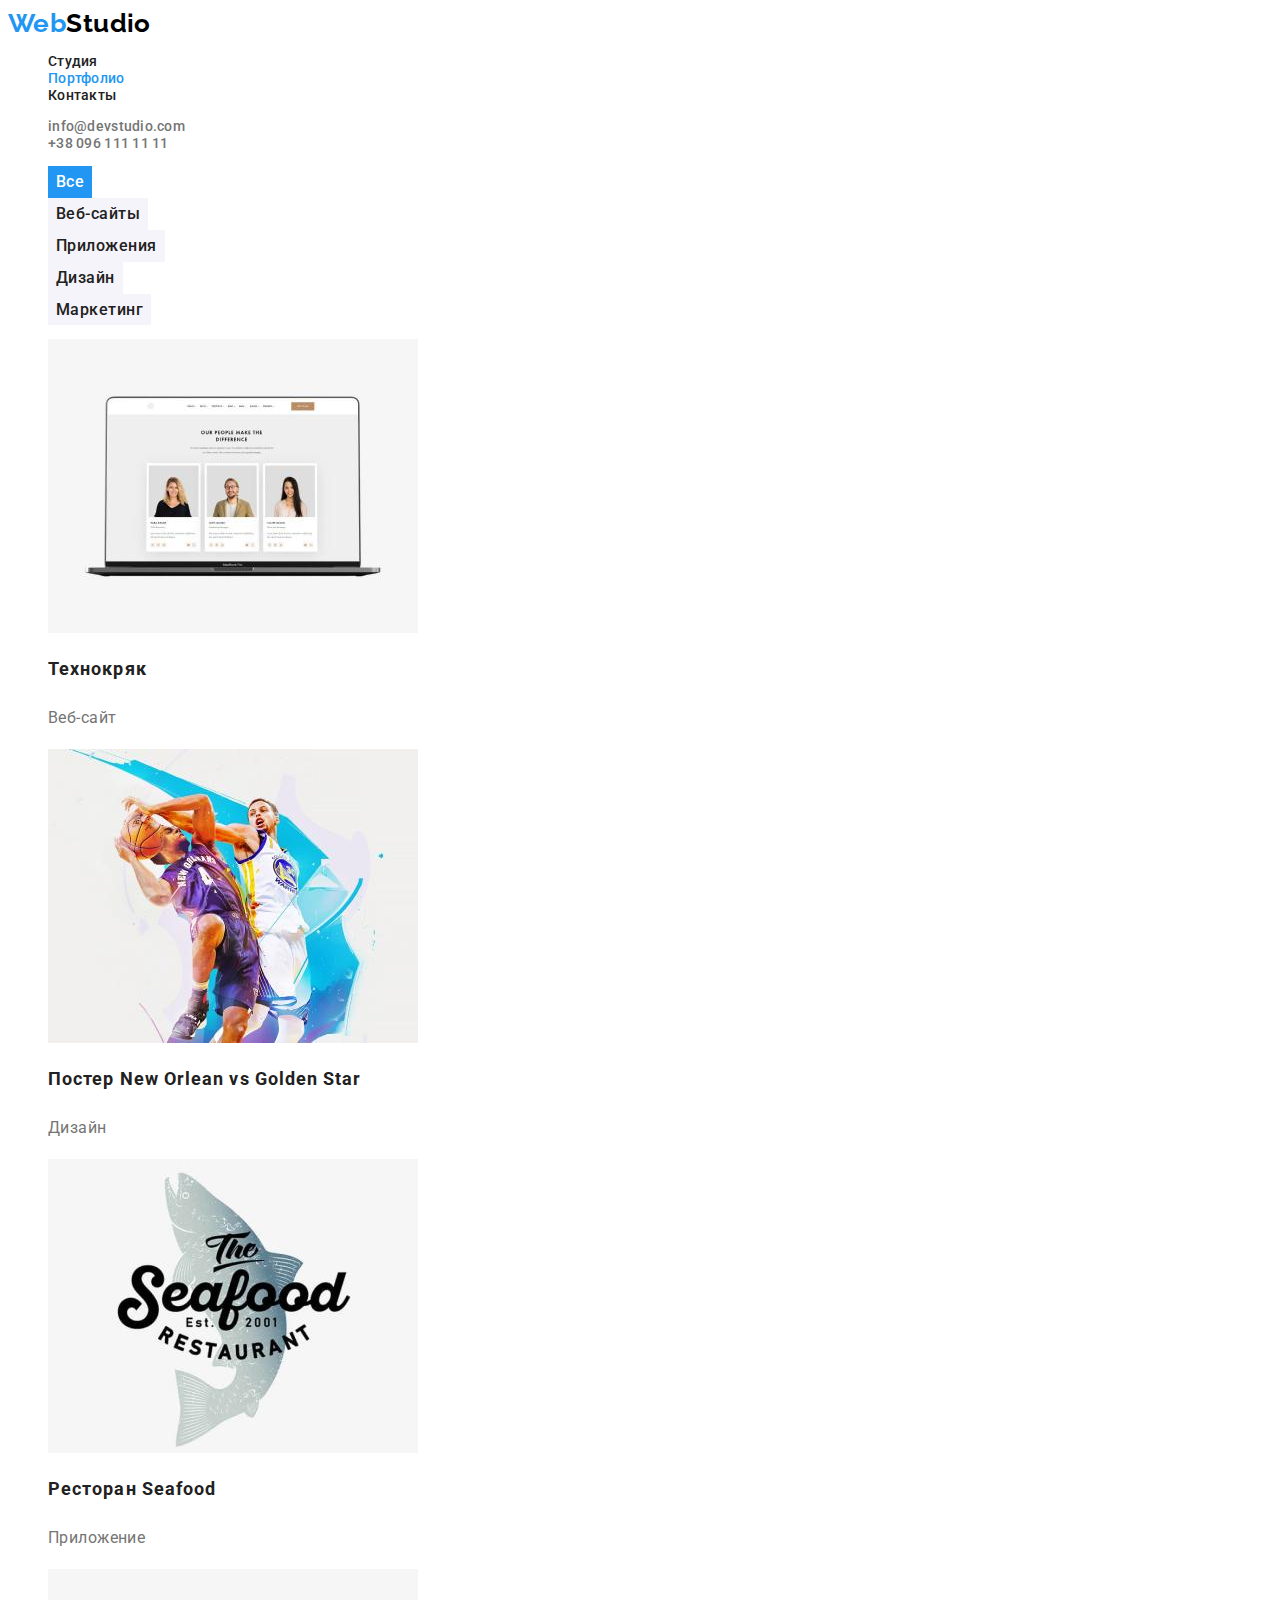
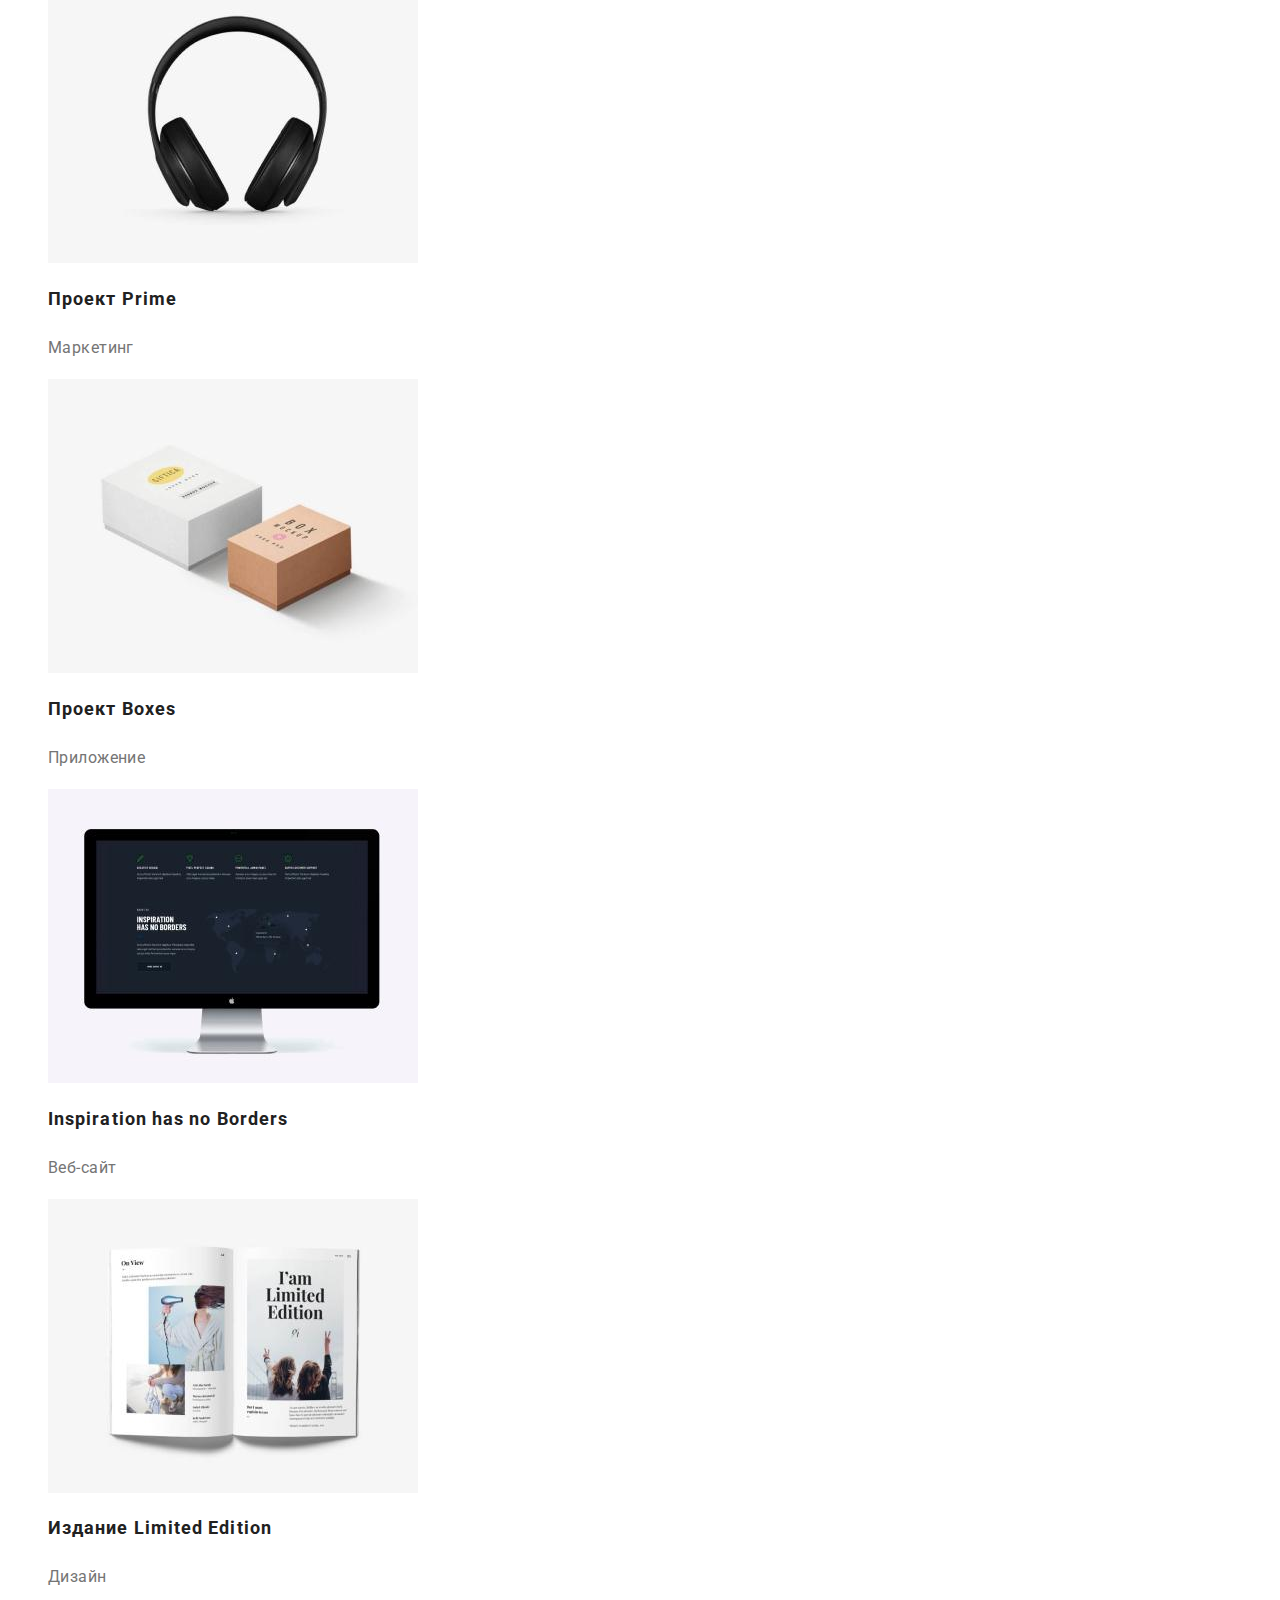
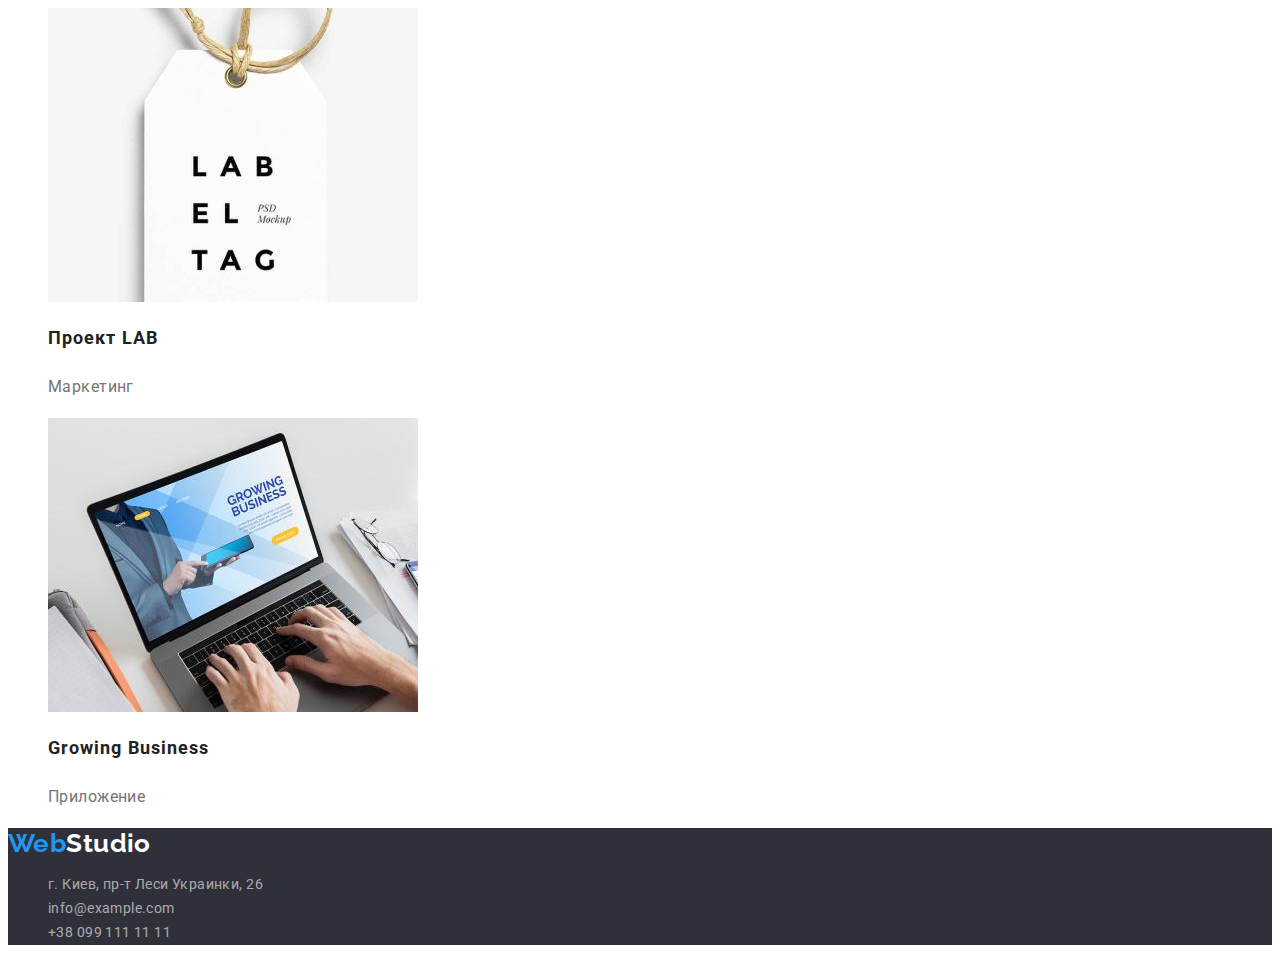
==== portfolio.html @ ebe9fb29 "Layout" ====
<!DOCTYPE html>
<html lang="ru">
  <head>
    <meta charset="UTF-8" />
    <meta http-equiv="X-UA-Compatible" content="IE=edge" />
    <meta name="viewport" content="width=device-width, initial-scale=1.0" />
    <title>Портфолио</title>
    <link rel="preconnect" href="https://fonts.googleapis.com" />
    <link rel="preconnect" href="https://fonts.gstatic.com" crossorigin />
    <link
      href="https://fonts.googleapis.com/css2?family=Raleway:wght@700&family=Roboto:wght@400;500;700;900&display=swap"
      rel="stylesheet"
    />
    <link rel="stylesheet" href="./css/styles.css" />
  </head>

  <body>
    <!-- Header section -->
    <header class="page-header">
      <nav>
        <!-- Logo -->
        <a href="./index.html" class="logo">Web<span class="logo-black">Studio</span></a>
        <!-- Menu -->
        <ul class="nav-menu list">
          <li><a href="./index.html" class="page">Студия</a></li>
          <li><a href="./portfolio.html" class="page current">Портфолио</a></li>
          <li><a href="" class="page">Контакты</a></li>
        </ul>
      </nav>
      <!-- Contacts -->
      <ul class="contacts-menu list">
        <li>
          <a href="mailto:info@devstudio.com" class="item">info@devstudio.com</a>
        </li>
        <li><a href="tel:+380961111111" class="item">+38 096 111 11 11</a></li>
      </ul>
    </header>

    <!-- Main content section -->
    <main>
      <!-- Portfolio section -->
      <section>
        <div class="container">
          <!-- <h1 class="section-title-hide">Наше портфолио</h1> -->
          <!-- Filters -->
          <ul class="filters list">
            <li><button type="button" class="button filter current">Все</button></li>
            <li><button type="button" class="button filter">Веб-сайты</button></li>
            <li><button type="button" class="button filter">Приложения</button></li>
            <li><button type="button" class="button filter">Дизайн</button></li>
            <li><button type="button" class="button filter">Маркетинг</button></li>
          </ul>
          <!-- Projects -->
          <ul class="projects list">
            <li>
              <a href="" class="project">
                <img src="./images/portfolio-1.jpg" alt="Веб-сайт" width="370" height="294" />
                <h2 class="name">Технокряк</h2>
                <p class="type">Веб-сайт</p>
              </a>
            </li>
            <li>
              <a href="" class="project">
                <img src="./images/portfolio-2.jpg" alt="Дизайн" width="370" height="294" />
                <h2 class="name">Постер New Orlean vs Golden Star</h2>
                <p class="type">Дизайн</p>
              </a>
            </li>
            <li>
              <a href="" class="project">
                <img src="./images/portfolio-3.jpg" alt="Приложение" width="370" height="294" />
                <h2 class="name">Ресторан Seafood</h2>
                <p class="type">Приложение</p>
              </a>
            </li>
            <li>
              <a href="" class="project">
                <img src="./images/portfolio-4.jpg" alt="Маркетинг" width="370" height="294" />
                <h2 class="name">Проект Prime</h2>
                <p class="type">Маркетинг</p>
              </a>
            </li>
            <li>
              <a href="" class="project">
                <img src="./images/portfolio-5.jpg" alt="Приложение" width="370" height="294" />
                <h2 class="name">Проект Boxes</h2>
                <p class="type">Приложение</p>
              </a>
            </li>
            <li>
              <a href="" class="project">
                <img src="./images/portfolio-6.jpg" alt="Веб-сайт" width="370" height="294" />
                <h2 class="name">Inspiration has no Borders</h2>
                <p class="type">Веб-сайт</p>
              </a>
            </li>
            <li>
              <a href="" class="project">
                <img src="./images/portfolio-7.jpg" alt="Дизайн" width="370" height="294" />
                <h2 class="name">Издание Limited Edition</h2>
                <p class="type">Дизайн</p>
              </a>
            </li>
            <li>
              <a href="" class="project">
                <img src="./images/portfolio-8.jpg" alt="Маркетинг" width="370" height="294" />
                <h2 class="name">Проект LAB</h2>
                <p class="type">Маркетинг</p>
              </a>
            </li>
            <li>
              <a href="" class="project">
                <img src="./images/portfolio-9.jpg" alt="Приложение" width="370" height="294" />
                <h2 class="name">Growing Business</h2>
                <p class="type">Приложение</p>
              </a>
            </li>
          </ul>
        </div>
      </section>
    </main>

    <!-- Footer section -->
    <footer class="page-footer bg-footer">
      <div>
        <!-- Logo -->
        <a href="./index.html" class="logo">Web<span class="logo-white">Studio</span></a>
        <!-- Contact information-->
        <address class="address-contacts">
          <ul class="address list">
            <li>
              <a
                href="https://goo.gl/maps/vCiYrMbjBU7yePGX8"
                target="_blank"
                rel="noopener noreferrer"
                class="contact"
                >г. Киев, пр-т Леси Украинки, 26</a
              >
            </li>
            <li><a href="mailto:info@example.com" class="contact">info@example.com</a></li>
            <li><a href="tel:+380991111111" class="contact">+38 099 111 11 11</a></li>
          </ul>
        </address>
      </div>
    </footer>
  </body>
</html>
---- css/styles.css ----
:root {
  --primary-text-color: #757575;
  --accent-color: #2196f3;
  --primary-white-color: #ffffff;
  --primary-black-color: #212121;
  --logo-black: #000000;
  --text-white-opacity: rgba(255, 255, 255, 0.6);
  --button-primaty-hover: #188ce8;
  --button-filter: #f5f4fa;
  --background-black: #2f303a;
  --background-grey: #f5f4fa;
}

body {
  background-color: var(--primary-white-color);
  color: var(--primary-text-color);
  font-family: 'Roboto', sans-serif;
  font-size: 14px;
  letter-spacing: 0.03em;
}

.list {
  list-style: none;
}

/*  Logo */
.logo {
  color: var(--accent-color);
  font-family: 'Raleway', sans-serif;
  font-weight: 700;
  font-size: 26px;
  line-height: 1.2;
  text-decoration: none;
}

.logo-black {
  color: var(--logo-black);
}

.logo-white {
  color: var(--primary-white-color);
}

/* Header section */
.nav-menu .page {
  color: var(--primary-black-color);
  font-weight: 500;
  font-size: 14px;
  line-height: 1.14;
  letter-spacing: 0.02em;
  text-decoration: none;
}

.nav-menu .page:hover,
.nav-menu .page:focus,
.nav-menu .page.current,
.contacts-menu .item:hover,
.contacts-menu .item:focus {
  color: var(--accent-color);
}

.contacts-menu .item {
  color: var(--primary-text-color);
  font-weight: 500;
  font-size: 14px;
  line-height: 1.14;
  letter-spacing: 0.02em;
  text-decoration: none;
}

/* Footer section */

.bg-footer {
  background-color: var(--background-black);
}

.address .contact {
  color: var(--text-white-opacity);
  font-style: normal;
  font-weight: 400;
  font-size: 14px;
  line-height: 1.71;
  text-decoration: none;
}

.address .contact:hover,
.address .contact:focus {
  color: var(--primary-white-color);
}

/* Buttons */
.button {
  border-color: transparent;
  font-family: inherit;
  letter-spacing: 0.03em;
  cursor: pointer;
}

.button.primary {
  background-color: var(--accent-color);
  color: var(--primary-white-color);
  font-weight: 700;
  font-size: 16px;
  line-height: 1.87;
  letter-spacing: 0.06em;
}

.button.primary:hover,
.button.primary:focus {
  background-color: var(--button-primaty-hover);
}

.button.filter {
  background-color: var(--button-filter);
  color: var(--primary-black-color);
  font-weight: 500;
  font-size: 16px;
  line-height: 1.62;
}

.button.filter:hover,
.button.filter:focus,
.button.filter.current {
  background-color: var(--accent-color);
  color: var(--primary-white-color);
}

/* Studio page */
.section-title {
  color: var(--primary-black-color);
  font-weight: 700;
  font-size: 36px;
  line-height: 1.17;
  text-align: center;
}

/* Hero section */

.bg-hero {
  background-color: var(--background-black);
}
.hero-title {
  color: var(--primary-white-color);
  font-weight: 900;
  font-size: 44px;
  line-height: 1.36;
  text-align: center;
  letter-spacing: 0.06em;
  text-transform: uppercase;
}

/* Benefit section */
.benefits .title {
  color: var(--primary-black-color);
  font-weight: 700;
  font-size: 14px;
  line-height: 1.14;
  text-transform: uppercase;
}

.benefits .description {
  line-height: 1.71;
}

/* What we do section */

/* Team section */
.bg-team {
  background-color: var(--background-grey);
}

.team .name,
.team .position {
  font-size: 16px;
  line-height: 1.19;
  text-align: center;
}

.team .name {
  color: var(--primary-black-color);
  font-weight: 500;
}

/* Portfolio page */

.project {
  text-decoration: none;
}

.project .name {
  color: var(--primary-black-color);
  font-weight: 700;
  font-size: 18px;
  line-height: 2;
  letter-spacing: 0.06em;
}

.project .type {
  color: var(--primary-text-color);
  font-weight: 400;
  font-size: 16px;
  line-height: 1.87;
}
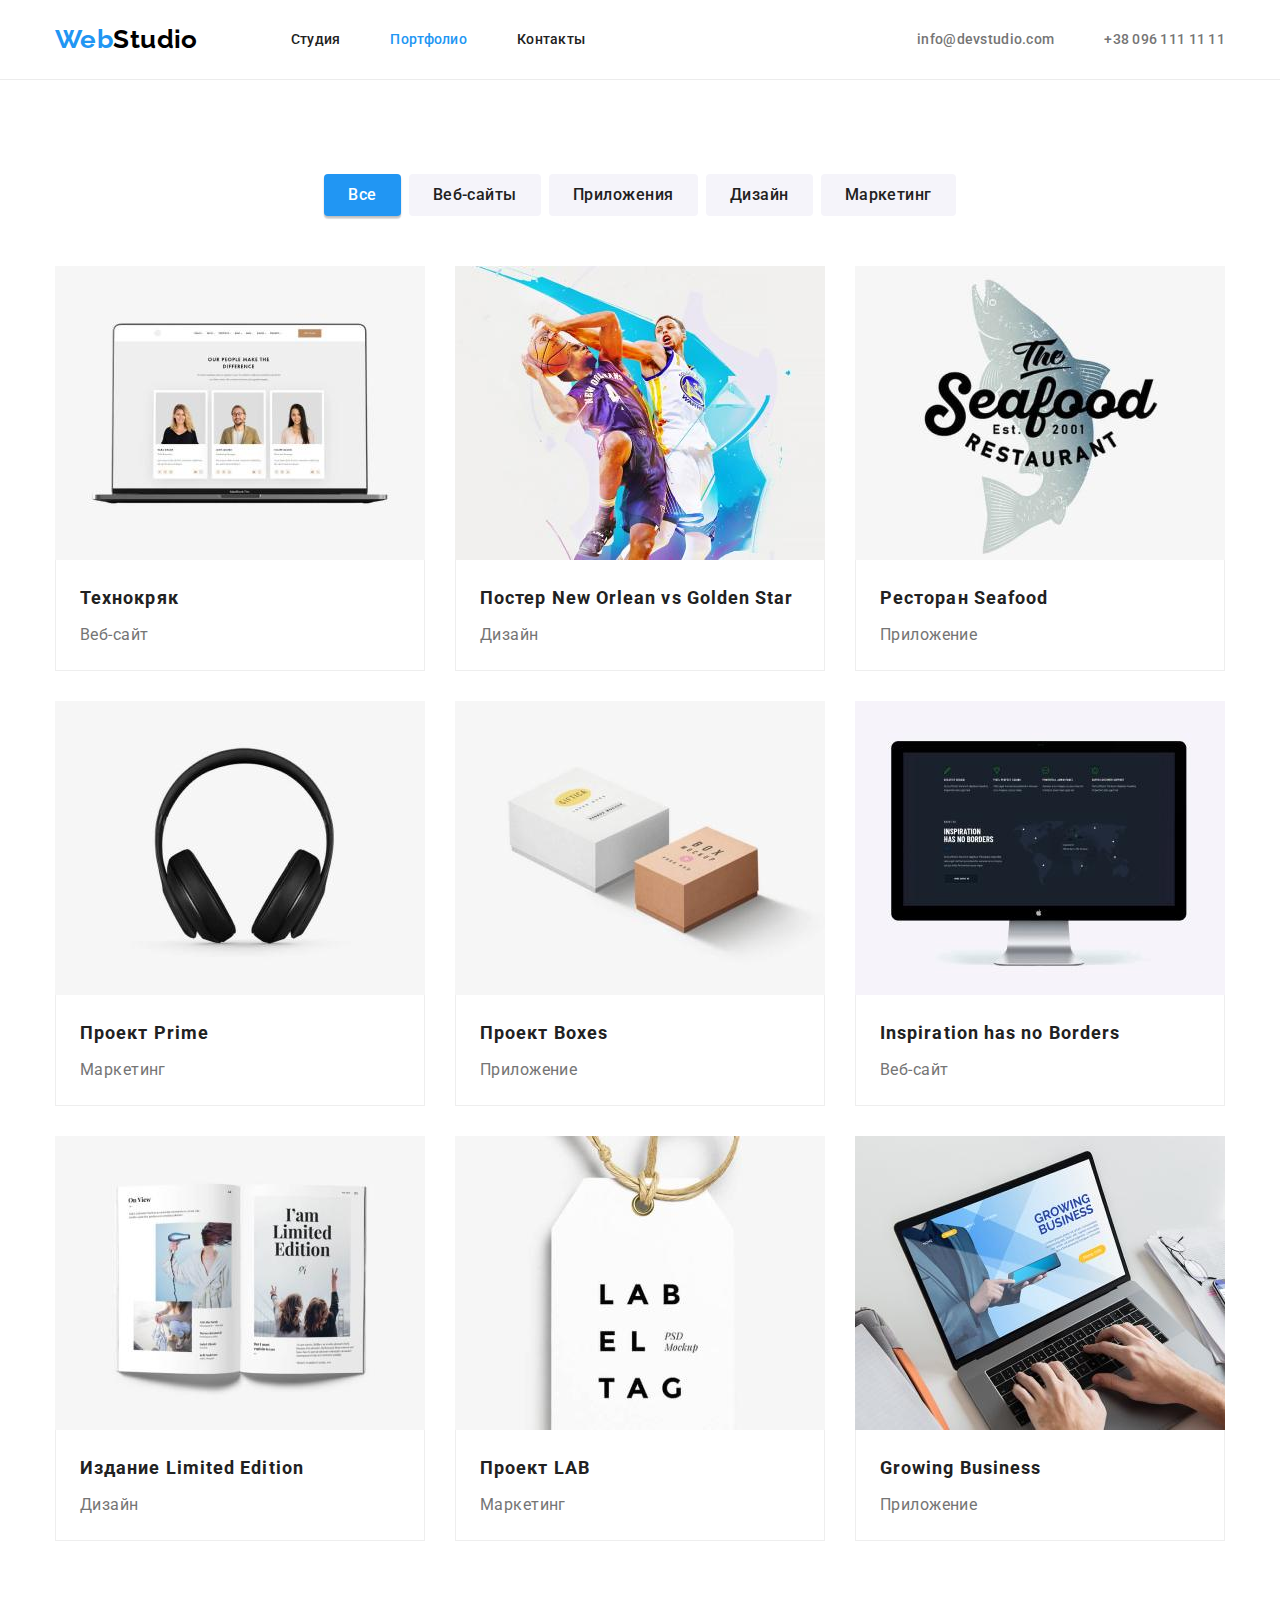
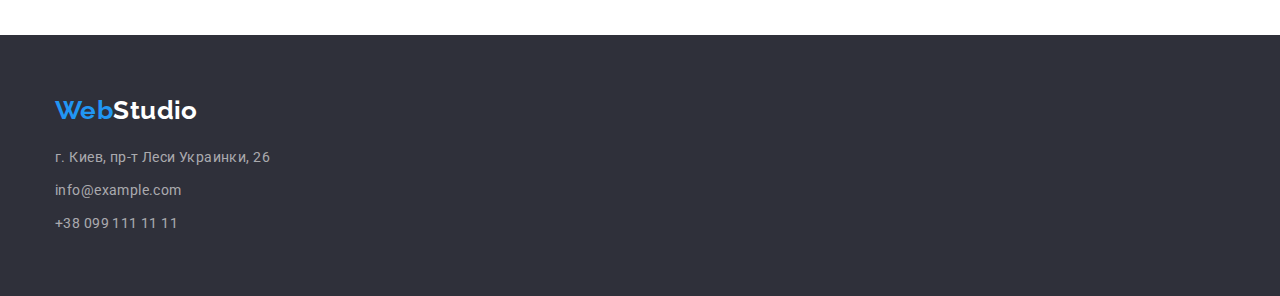
==== commit 48d63f68: "Homework-3-Corrected" ====
--- a/portfolio.html
+++ b/portfolio.html
@@ -11,108 +11,188 @@
       href="https://fonts.googleapis.com/css2?family=Raleway:wght@700&family=Roboto:wght@400;500;700;900&display=swap"
       rel="stylesheet"
     />
+    <link
+      rel="stylesheet"
+      href="https://cdnjs.cloudflare.com/ajax/libs/modern-normalize/1.0.0/modern-normalize.min.css"
+    />
     <link rel="stylesheet" href="./css/styles.css" />
   </head>
 
   <body>
     <!-- Header section -->
     <header class="page-header">
-      <nav>
-        <!-- Logo -->
-        <a href="./index.html" class="logo">Web<span class="logo-black">Studio</span></a>
-        <!-- Menu -->
-        <ul class="nav-menu list">
-          <li><a href="./index.html" class="page">Студия</a></li>
-          <li><a href="./portfolio.html" class="page current">Портфолио</a></li>
-          <li><a href="" class="page">Контакты</a></li>
+      <div class="container menu">
+        <nav class="navigation">
+          <!-- Logo -->
+          <a href="./index.html" class="logo link">Web<span class="logo-black">Studio</span></a>
+          <!-- Menu -->
+          <ul class="nav-menu list">
+            <li class="item"><a href="./index.html" class="page link">Студия</a></li>
+            <li class="item"><a href="./portfolio.html" class="page current link">Портфолио</a></li>
+            <li class="item"><a href="" class="page link">Контакты</a></li>
+          </ul>
+        </nav>
+        <!-- Contacts -->
+        <ul class="contacts-menu list">
+          <li class="item">
+            <a href="mailto:info@devstudio.com" class="contact link">info@devstudio.com</a>
+          </li>
+          <li class="item">
+            <a href="tel:+380961111111" class="contact link">+38 096 111 11 11</a>
+          </li>
         </ul>
-      </nav>
-      <!-- Contacts -->
-      <ul class="contacts-menu list">
-        <li>
-          <a href="mailto:info@devstudio.com" class="item">info@devstudio.com</a>
-        </li>
-        <li><a href="tel:+380961111111" class="item">+38 096 111 11 11</a></li>
-      </ul>
+      </div>
     </header>
 
     <!-- Main content section -->
     <main>
       <!-- Portfolio section -->
-      <section>
+      <section class="section">
         <div class="container">
           <!-- <h1 class="section-title-hide">Наше портфолио</h1> -->
           <!-- Filters -->
           <ul class="filters list">
-            <li><button type="button" class="button filter current">Все</button></li>
-            <li><button type="button" class="button filter">Веб-сайты</button></li>
-            <li><button type="button" class="button filter">Приложения</button></li>
-            <li><button type="button" class="button filter">Дизайн</button></li>
-            <li><button type="button" class="button filter">Маркетинг</button></li>
+            <li class="space"><button type="button" class="button filter current">Все</button></li>
+            <li class="space"><button type="button" class="button filter">Веб-сайты</button></li>
+            <li class="space"><button type="button" class="button filter">Приложения</button></li>
+            <li class="space"><button type="button" class="button filter">Дизайн</button></li>
+            <li class="space"><button type="button" class="button filter">Маркетинг</button></li>
           </ul>
           <!-- Projects -->
           <ul class="projects list">
-            <li>
-              <a href="" class="project">
-                <img src="./images/portfolio-1.jpg" alt="Веб-сайт" width="370" height="294" />
-                <h2 class="name">Технокряк</h2>
-                <p class="type">Веб-сайт</p>
-              </a>
-            </li>
-            <li>
-              <a href="" class="project">
-                <img src="./images/portfolio-2.jpg" alt="Дизайн" width="370" height="294" />
-                <h2 class="name">Постер New Orlean vs Golden Star</h2>
-                <p class="type">Дизайн</p>
-              </a>
-            </li>
-            <li>
-              <a href="" class="project">
-                <img src="./images/portfolio-3.jpg" alt="Приложение" width="370" height="294" />
-                <h2 class="name">Ресторан Seafood</h2>
-                <p class="type">Приложение</p>
-              </a>
-            </li>
-            <li>
-              <a href="" class="project">
-                <img src="./images/portfolio-4.jpg" alt="Маркетинг" width="370" height="294" />
-                <h2 class="name">Проект Prime</h2>
-                <p class="type">Маркетинг</p>
-              </a>
-            </li>
-            <li>
-              <a href="" class="project">
-                <img src="./images/portfolio-5.jpg" alt="Приложение" width="370" height="294" />
-                <h2 class="name">Проект Boxes</h2>
-                <p class="type">Приложение</p>
-              </a>
-            </li>
-            <li>
-              <a href="" class="project">
-                <img src="./images/portfolio-6.jpg" alt="Веб-сайт" width="370" height="294" />
-                <h2 class="name">Inspiration has no Borders</h2>
-                <p class="type">Веб-сайт</p>
-              </a>
-            </li>
-            <li>
-              <a href="" class="project">
-                <img src="./images/portfolio-7.jpg" alt="Дизайн" width="370" height="294" />
-                <h2 class="name">Издание Limited Edition</h2>
-                <p class="type">Дизайн</p>
-              </a>
-            </li>
-            <li>
-              <a href="" class="project">
-                <img src="./images/portfolio-8.jpg" alt="Маркетинг" width="370" height="294" />
-                <h2 class="name">Проект LAB</h2>
-                <p class="type">Маркетинг</p>
-              </a>
-            </li>
-            <li>
-              <a href="" class="project">
-                <img src="./images/portfolio-9.jpg" alt="Приложение" width="370" height="294" />
-                <h2 class="name">Growing Business</h2>
-                <p class="type">Приложение</p>
+            <li class="project-card">
+              <a href="" class="project link">
+                <img
+                  class="image"
+                  src="./images/portfolio-1.jpg"
+                  alt="Веб-сайт"
+                  width="370"
+                  height="294"
+                />
+                <div class="substrate">
+                  <h2 class="name">Технокряк</h2>
+                  <p class="type">Веб-сайт</p>
+                </div>
+              </a>
+            </li>
+            <li class="project-card">
+              <a href="" class="project link">
+                <img
+                  class="image"
+                  src="./images/portfolio-2.jpg"
+                  alt="Дизайн"
+                  width="370"
+                  height="294"
+                />
+                <div class="substrate">
+                  <h2 class="name">Постер New Orlean vs Golden Star</h2>
+                  <p class="type">Дизайн</p>
+                </div>
+              </a>
+            </li>
+            <li class="project-card">
+              <a href="" class="project link">
+                <img
+                  class="image"
+                  src="./images/portfolio-3.jpg"
+                  alt="Приложение"
+                  width="370"
+                  height="294"
+                />
+                <div class="substrate">
+                  <h2 class="name">Ресторан Seafood</h2>
+                  <p class="type">Приложение</p>
+                </div>
+              </a>
+            </li>
+            <li class="project-card">
+              <a href="" class="project link">
+                <img
+                  class="image"
+                  src="./images/portfolio-4.jpg"
+                  alt="Маркетинг"
+                  width="370"
+                  height="294"
+                />
+                <div class="substrate">
+                  <h2 class="name">Проект Prime</h2>
+                  <p class="type">Маркетинг</p>
+                </div>
+              </a>
+            </li>
+            <li class="project-card">
+              <a href="" class="project link">
+                <img
+                  class="image"
+                  src="./images/portfolio-5.jpg"
+                  alt="Приложение"
+                  width="370"
+                  height="294"
+                />
+                <div class="substrate">
+                  <h2 class="name">Проект Boxes</h2>
+                  <p class="type">Приложение</p>
+                </div>
+              </a>
+            </li>
+            <li class="project-card">
+              <a href="" class="project link">
+                <img
+                  class="image"
+                  src="./images/portfolio-6.jpg"
+                  alt="Веб-сайт"
+                  width="370"
+                  height="294"
+                />
+                <div class="substrate">
+                  <h2 class="name">Inspiration has no Borders</h2>
+                  <p class="type">Веб-сайт</p>
+                </div>
+              </a>
+            </li>
+            <li class="project-card">
+              <a href="" class="project link">
+                <img
+                  class="image"
+                  src="./images/portfolio-7.jpg"
+                  alt="Дизайн"
+                  width="370"
+                  height="294"
+                />
+                <div class="substrate">
+                  <h2 class="name">Издание Limited Edition</h2>
+                  <p class="type">Дизайн</p>
+                </div>
+              </a>
+            </li>
+            <li class="project-card">
+              <a href="" class="project link">
+                <img
+                  class="image"
+                  src="./images/portfolio-8.jpg"
+                  alt="Маркетинг"
+                  width="370"
+                  height="294"
+                />
+                <div class="substrate">
+                  <h2 class="name">Проект LAB</h2>
+                  <p class="type">Маркетинг</p>
+                </div>
+              </a>
+            </li>
+            <li class="project-card">
+              <a href="" class="project link">
+                <img
+                  class="image"
+                  src="./images/portfolio-9.jpg"
+                  alt="Приложение"
+                  width="370"
+                  height="294"
+                />
+                <div class="substrate">
+                  <h2 class="name">Growing Business</h2>
+                  <p class="type">Приложение</p>
+                </div>
               </a>
             </li>
           </ul>
@@ -122,9 +202,11 @@
 
     <!-- Footer section -->
     <footer class="page-footer bg-footer">
-      <div>
+      <div class="container">
         <!-- Logo -->
-        <a href="./index.html" class="logo">Web<span class="logo-white">Studio</span></a>
+        <a href="./index.html" class="logo footer link"
+          >Web<span class="logo-white">Studio</span></a
+        >
         <!-- Contact information-->
         <address class="address-contacts">
           <ul class="address list">
@@ -133,12 +215,14 @@
                 href="https://goo.gl/maps/vCiYrMbjBU7yePGX8"
                 target="_blank"
                 rel="noopener noreferrer"
-                class="contact"
+                class="contact link"
                 >г. Киев, пр-т Леси Украинки, 26</a
               >
             </li>
-            <li><a href="mailto:info@example.com" class="contact">info@example.com</a></li>
-            <li><a href="tel:+380991111111" class="contact">+38 099 111 11 11</a></li>
+            <li>
+              <a href="mailto:info@example.com" class="contact margin link">info@example.com</a>
+            </li>
+            <li><a href="tel:+380991111111" class="contact link">+38 099 111 11 11</a></li>
           </ul>
         </address>
       </div>
--- a/css/styles.css
+++ b/css/styles.css
@@ -19,9 +19,118 @@
   letter-spacing: 0.03em;
 }
 
+h1,
+h2,
+h3,
+h4,
+h5,
+h6,
+p {
+  margin: 0;
+}
+
+html {
+  box-sizing: border-box;
+}
+
+*,
+*::after,
+*::before {
+  box-sizing: inherit;
+}
+
+img {
+  display: block;
+  max-width: 100%;
+  height: auto;
+}
+address {
+  font-style: normal;
+}
+
+.link {
+  text-decoration: none;
+  color: inherit;
+}
+
+.section {
+  padding-top: 94px;
+  padding-bottom: 94px;
+}
+
+.section.no-top-padding {
+  padding-top: 0;
+}
+
+.container {
+  width: 1200px;
+  padding-left: 15px;
+  padding-right: 15px;
+  margin-left: auto;
+  margin-right: auto;
+}
+
 .list {
   list-style: none;
-}
+  padding: 0;
+  margin: 0;
+}
+
+/* Display */
+.menu,
+.navigation,
+.nav-menu,
+.contacts-menu {
+  display: flex;
+  align-items: center;
+}
+
+.benefits,
+.what-we-do,
+.team,
+.projects {
+  display: flex;
+  flex-wrap: wrap;
+}
+
+.benefits .item,
+.what-we-do .item,
+.team .item,
+.project-card {
+  width: 370px;
+  margin-right: 30px;
+  margin-bottom: 30px;
+}
+
+.benefits .item,
+.team .item {
+  width: 270px;
+}
+
+.benefits .item:nth-child(4n),
+.team .item:nth-child(4n) {
+  margin-right: 0;
+}
+
+.benefits .item:nth-last-child(-n + 4),
+.team .item:nth-last-child(-n + 4) {
+  margin-bottom: 0;
+}
+
+.what-we-do .item:nth-child(3n),
+.project-card:nth-child(3n) {
+  margin-right: 0;
+}
+
+.what-we-do .item:nth-last-child(-n + 3),
+.project-card:nth-last-child(-n + 3) {
+  margin-bottom: 0;
+}
+
+/* .what-we-do .item,
+.project-card {
+  
+} */
 
 /*  Logo */
 .logo {
@@ -30,7 +139,10 @@
   font-weight: 700;
   font-size: 26px;
   line-height: 1.2;
-  text-decoration: none;
+}
+
+.logo.footer {
+  margin-bottom: 20px;
 }
 
 .logo-black {
@@ -42,45 +154,73 @@
 }
 
 /* Header section */
-.nav-menu .page {
+.nav-menu {
+  margin-left: 93px;
+}
+
+.contacts-menu {
+  margin-left: auto;
+}
+
+.nav-menu .item:not(:last-child),
+.contacts-menu .item:not(:last-child) {
+  margin-right: 50px;
+}
+
+.nav-menu .page,
+.contacts-menu .contact {
+  display: block;
+  padding-top: 32px;
+  padding-bottom: 31px;
   color: var(--primary-black-color);
   font-weight: 500;
   font-size: 14px;
   line-height: 1.14;
   letter-spacing: 0.02em;
-  text-decoration: none;
+}
+
+.contacts-menu .contact {
+  color: var(--primary-text-color);
 }
 
 .nav-menu .page:hover,
 .nav-menu .page:focus,
 .nav-menu .page.current,
-.contacts-menu .item:hover,
-.contacts-menu .item:focus {
+.contacts-menu .contact:hover,
+.contacts-menu .contact:focus {
   color: var(--accent-color);
 }
 
-.contacts-menu .item {
-  color: var(--primary-text-color);
-  font-weight: 500;
-  font-size: 14px;
-  line-height: 1.14;
-  letter-spacing: 0.02em;
-  text-decoration: none;
+.page-header {
+  border-bottom: 1px solid #ececec;
 }
 
 /* Footer section */
+
+.page-footer {
+  padding-top: 60px;
+  padding-bottom: 60px;
+}
 
 .bg-footer {
   background-color: var(--background-black);
 }
 
+.address {
+  margin-top: 20px;
+}
+
 .address .contact {
   color: var(--text-white-opacity);
-  font-style: normal;
   font-weight: 400;
   font-size: 14px;
   line-height: 1.71;
-  text-decoration: none;
+}
+
+.address .contact.margin {
+  display: inline-block;
+  margin-top: 9px;
+  margin-bottom: 9px;
 }
 
 .address .contact:hover,
@@ -90,19 +230,22 @@
 
 /* Buttons */
 .button {
-  border-color: transparent;
   font-family: inherit;
   letter-spacing: 0.03em;
   cursor: pointer;
+  border-color: transparent;
+  border-radius: 4px;
 }
 
 .button.primary {
+  padding: 10px 32px;
   background-color: var(--accent-color);
   color: var(--primary-white-color);
   font-weight: 700;
   font-size: 16px;
   line-height: 1.87;
   letter-spacing: 0.06em;
+  box-shadow: 0px 4px 4px rgba(0, 0, 0, 0.15);
 }
 
 .button.primary:hover,
@@ -110,7 +253,18 @@
   background-color: var(--button-primaty-hover);
 }
 
+.filters {
+  display: flex;
+  justify-content: center;
+  margin-bottom: 50px;
+}
+
+.filters .space + .space {
+  margin-left: 8px;
+}
+
 .button.filter {
+  padding: 6px 22px;
   background-color: var(--button-filter);
   color: var(--primary-black-color);
   font-weight: 500;
@@ -123,10 +277,13 @@
 .button.filter.current {
   background-color: var(--accent-color);
   color: var(--primary-white-color);
+  box-shadow: 0px 3px 1px rgba(0, 0, 0, 0.1), 0px 1px 2px rgba(0, 0, 0, 0.08),
+    0px 2px 2px rgba(0, 0, 0, 0.12);
 }
 
 /* Studio page */
 .section-title {
+  margin-bottom: 50px;
   color: var(--primary-black-color);
   font-weight: 700;
   font-size: 36px;
@@ -135,22 +292,28 @@
 }
 
 /* Hero section */
+.hero {
+  padding-top: 200px;
+  padding-bottom: 200px;
+  text-align: center;
+}
 
 .bg-hero {
   background-color: var(--background-black);
 }
 .hero-title {
+  margin-bottom: 30px;
   color: var(--primary-white-color);
   font-weight: 900;
   font-size: 44px;
   line-height: 1.36;
-  text-align: center;
   letter-spacing: 0.06em;
   text-transform: uppercase;
 }
 
 /* Benefit section */
 .benefits .title {
+  margin-bottom: 10px;
   color: var(--primary-black-color);
   font-weight: 700;
   font-size: 14px;
@@ -167,6 +330,14 @@
 /* Team section */
 .bg-team {
   background-color: var(--background-grey);
+}
+
+.team .item {
+  padding-bottom: 30px;
+  background-color: var(--primary-white-color);
+  box-shadow: 0px 1px 3px rgba(0, 0, 0, 0.12), 0px 1px 1px rgba(0, 0, 0, 0.14),
+    0px 2px 1px rgba(0, 0, 0, 0.2);
+  border-radius: 0px 0px 4px 4px;
 }
 
 .team .name,
@@ -177,17 +348,22 @@
 }
 
 .team .name {
+  margin-top: 30px;
+  margin-bottom: 10px;
   color: var(--primary-black-color);
   font-weight: 500;
 }
 
 /* Portfolio page */
-
-.project {
-  text-decoration: none;
+.substrate {
+  background-color: var(--primary-white-color);
+  padding: 20px 24px;
+  border: 1px solid #eeeeee;
+  border-top: 0;
 }
 
 .project .name {
+  margin-bottom: 4px;
   color: var(--primary-black-color);
   font-weight: 700;
   font-size: 18px;
